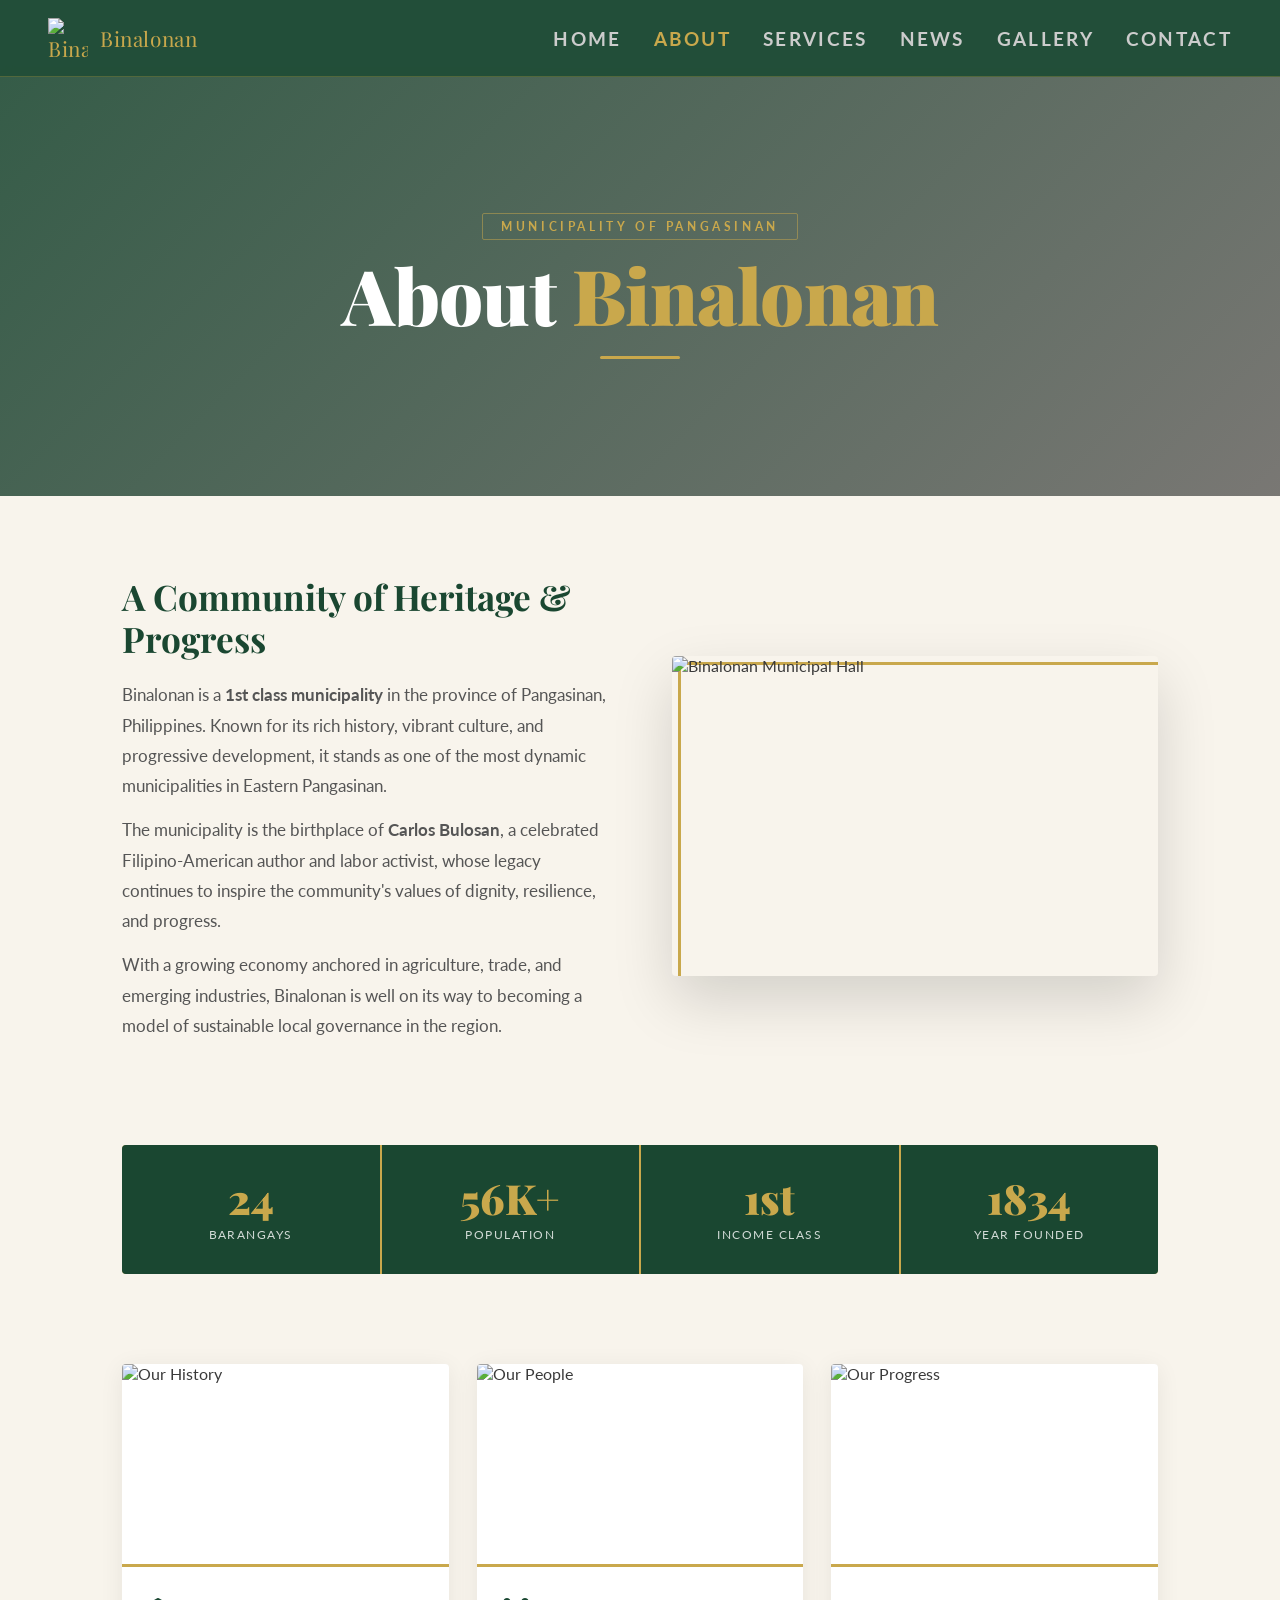
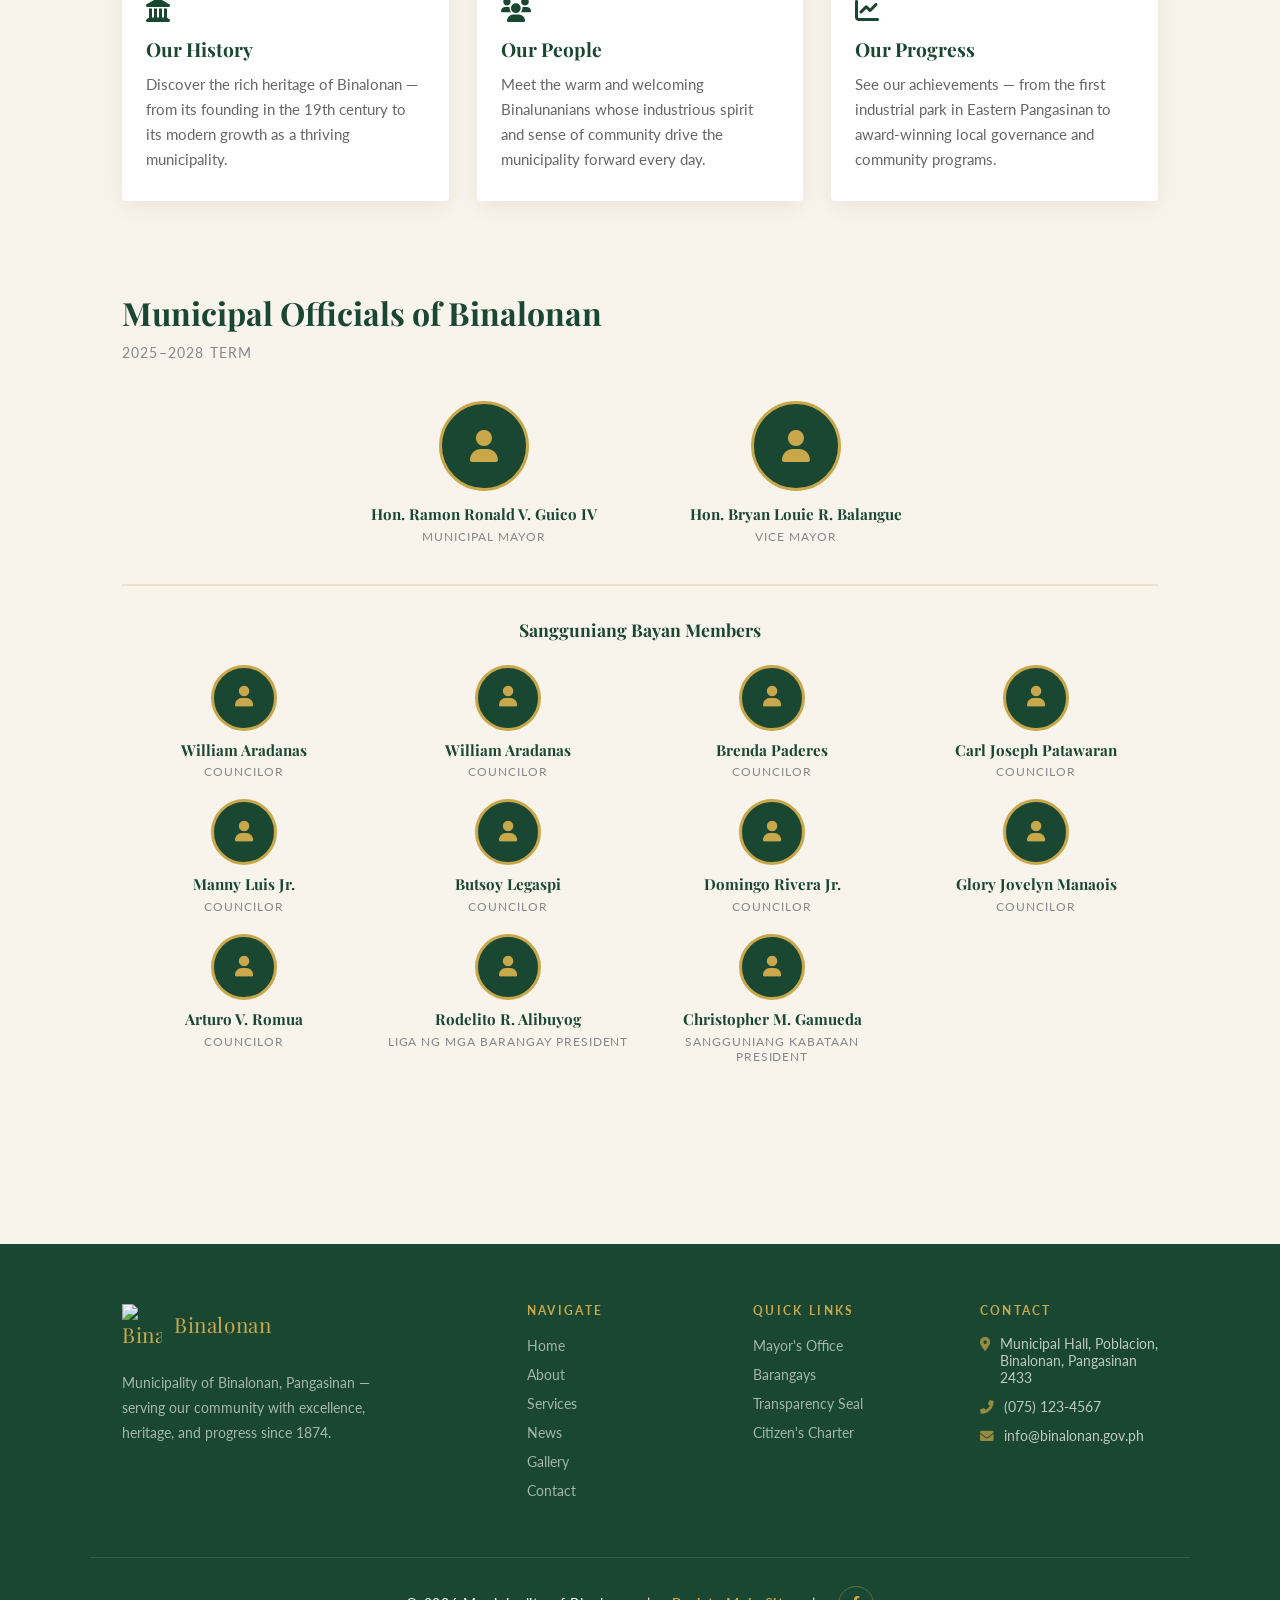
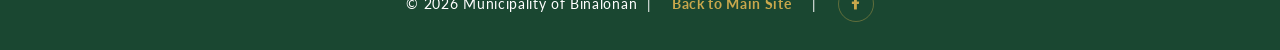
==== about.html @ 100d29a9 "Add files via upload" ====
<!DOCTYPE html>
<html lang="en">
<head>
    <meta charset="UTF-8">
    <meta name="viewport" content="width=device-width, initial-scale=1.0">
    <title>About Binalonan | Municipal Government</title>
    <link href="https://cdnjs.cloudflare.com/ajax/libs/font-awesome/6.0.0/css/all.min.css" rel="stylesheet">
    <link href="https://fonts.googleapis.com/css2?family=Playfair+Display:wght@400;700;900&family=Lato:wght@300;400;700&display=swap" rel="stylesheet">
    <style>
        :root {
            --green: #1a4731;
            --gold: #c9a84c;
            --cream: #f8f4ec;
            --dark: #111;
            --mid: #3a3a3a;
            --light-gold: #e8d49a;
        }

        * { margin: 0; padding: 0; box-sizing: border-box; }

        body {
            font-family: 'Lato', sans-serif;
            background: var(--cream);
            color: var(--mid);
        }

        nav {
            position: fixed;
            top: 0; left: 0; right: 0;
            z-index: 100;
            display: flex;
            align-items: center;
            justify-content: space-between;
            padding: 18px 48px;
            background: rgba(26, 71, 49, 0.96);
            backdrop-filter: blur(8px);
            border-bottom: 1px solid rgba(201,168,76,0.3);
        }

        .logo {
            display: flex;
            align-items: center;
            gap: 12px;
            text-decoration: none;
            color: var(--gold);
            font-family: 'Playfair Display', serif;
            font-size: 1.3rem;
            letter-spacing: 0.03em;
        }

        .logo img { height: 40px; width: 40px; object-fit: contain; }

        .nav-links {
            list-style: none;
            display: flex;
            gap: 32px;
        }

        .nav-links a {
            color: #ccc;
            text-decoration: none;
            font-size: 1.20rem;
            letter-spacing: 0.12em;
            text-transform: uppercase;
            font-weight: 700;
            transition: color 0.2s;
        }

        .nav-links a:hover,
        .nav-links a.active { color: var(--gold); }

        .about-hero {
            margin-top: 76px;
            height: 420px;
            position: relative;
            overflow: hidden;
            display: flex;
            align-items: center;
            justify-content: center;
        }

        .about-hero::before {
            content: '';
            position: absolute;
            inset: 0;
            background: linear-gradient(135deg, rgba(26,71,49,0.88) 0%, rgba(17,17,17,0.55) 100%);
            z-index: 1;
        }

        .hero-bg {
            position: absolute;
            inset: 0;
            background: url('Image/binalonan municipal hall.jpg') center/cover no-repeat;
            transform: scale(1.06);
            animation: slowzoom 12s ease-in-out infinite alternate;
        }

        @keyframes slowzoom {
            from { transform: scale(1.06); }
            to   { transform: scale(1.14); }
        }

        .about-hero-content {
            position: relative;
            z-index: 2;
            text-align: center;
            color: #fff;
        }

        .about-hero-content .eyebrow {
            display: inline-block;
            font-size: 0.75rem;
            letter-spacing: 0.3em;
            text-transform: uppercase;
            color: var(--gold);
            font-weight: 700;
            margin-bottom: 16px;
            border: 1px solid rgba(201,168,76,0.5);
            padding: 5px 18px;
            border-radius: 2px;
        }

        .about-hero-content h1 {
            font-family: 'Playfair Display', serif;
            font-size: clamp(2.8rem, 6vw, 5rem);
            font-weight: 900;
            line-height: 1;
            letter-spacing: -0.01em;
        }

        .about-hero-content h1 span { color: var(--gold); }

        .gold-line {
            width: 80px;
            height: 3px;
            background: var(--gold);
            margin: 24px auto 0;
            border-radius: 2px;
        }

        .about-body {
            max-width: 1100px;
            margin: 0 auto;
            padding: 80px 32px 100px;
        }

        .intro-block {
            display: grid;
            grid-template-columns: 1fr 1fr;
            gap: 64px;
            align-items: center;
            margin-bottom: 90px;
        }

        .intro-text h2 {
            font-family: 'Playfair Display', serif;
            font-size: 2.2rem;
            color: var(--green);
            margin-bottom: 20px;
            line-height: 1.2;
        }

        .intro-text p {
            font-size: 1.05rem;
            line-height: 1.8;
            color: #555;
            margin-bottom: 14px;
        }

        .intro-img {
            border-radius: 4px;
            overflow: hidden;
            box-shadow: 0 24px 60px rgba(0,0,0,0.15);
            position: relative;
        }

        .intro-img::after {
            content: '';
            position: absolute;
            bottom: -12px;
            right: -12px;
            width: 100%;
            height: 100%;
            border: 3px solid var(--gold);
            border-radius: 4px;
            z-index: -1;
        }

        .intro-img img {
            width: 100%;
            height: 320px;
            object-fit: cover;
            display: block;
        }

        .stats-bar {
            display: grid;
            grid-template-columns: repeat(4, 1fr);
            gap: 2px;
            margin-bottom: 90px;
            background: var(--gold);
            border-radius: 4px;
            overflow: hidden;
        }

        .stat-item {
            background: var(--green);
            padding: 32px 20px;
            text-align: center;
            color: #fff;
            transition: background 0.25s;
        }

        .stat-item:hover { background: #22593e; }

        .stat-num {
            font-family: 'Playfair Display', serif;
            font-size: 2.6rem;
            font-weight: 900;
            color: var(--gold);
            line-height: 1;
        }

        .stat-label {
            font-size: 0.78rem;
            letter-spacing: 0.12em;
            text-transform: uppercase;
            margin-top: 8px;
            opacity: 0.8;
        }

        .cards-row {
            display: grid;
            grid-template-columns: repeat(3, 1fr);
            gap: 28px;
            margin-bottom: 90px;
        }

        .about-card {
            background: #fff;
            border-radius: 4px;
            overflow: hidden;
            box-shadow: 0 4px 24px rgba(0,0,0,0.07);
            transition: transform 0.3s, box-shadow 0.3s;
        }

        .about-card:hover {
            transform: translateY(-6px);
            box-shadow: 0 16px 48px rgba(0,0,0,0.12);
        }

        .about-card img {
            width: 100%;
            height: 200px;
            object-fit: cover;
            display: block;
        }

        .about-card-body {
            padding: 28px 24px;
            border-top: 3px solid var(--gold);
        }

        .about-card-body .icon {
            font-size: 1.5rem;
            color: var(--green);
            margin-bottom: 12px;
        }

        .about-card-body h3 {
            font-family: 'Playfair Display', serif;
            font-size: 1.2rem;
            color: var(--green);
            margin-bottom: 10px;
        }

        .about-card-body p {
            font-size: 0.93rem;
            line-height: 1.7;
            color: #666;
        }

        .officials-section h2 {
            font-family: 'Playfair Display', serif;
            font-size: 2rem;
            color: var(--green);
            margin-bottom: 10px;
        }

        .officials-section .subtitle {
            font-size: 0.9rem;
            color: #888;
            letter-spacing: 0.08em;
            text-transform: uppercase;
            margin-bottom: 40px;
        }

        .councilors-title {
            font-family: 'Playfair Display', serif;
            font-size: 1.1rem;
            color: var(--green);
            text-align: center;
            margin: 40px 0 24px;
            padding-top: 32px;
            border-top: 2px solid rgba(201,168,76,0.25);
        }

        .officials-top {
            display: grid;
            grid-template-columns: repeat(2, 1fr);
            gap: 24px;
            max-width: 600px;
            margin: 0 auto;
        }

        .officials-councilors {
            display: grid;
            grid-template-columns: repeat(4, 1fr);
            gap: 20px;
        }

        .official-card { text-align: center; }

        .official-avatar {
            width: 90px;
            height: 90px;
            border-radius: 50%;
            background: var(--green);
            margin: 0 auto 14px;
            display: flex;
            align-items: center;
            justify-content: center;
            font-size: 2rem;
            color: var(--gold);
            border: 3px solid var(--gold);
        }

        .official-avatar--sm {
            width: 66px;
            height: 66px;
            font-size: 1.3rem;
            margin-bottom: 10px;
        }

        .official-card h4 {
            font-family: 'Playfair Display', serif;
            font-size: 0.95rem;
            color: var(--green);
            line-height: 1.3;
        }

        .official-card p {
            font-size: 0.75rem;
            color: #888;
            text-transform: uppercase;
            letter-spacing: 0.08em;
            margin-top: 4px;
        }

         footer {
            background: var(--green);
            color: #fff;
            padding: 60px 0 0;
            margin-top: 80px;
        }

        .footer-inner {
            max-width: 1100px;
            margin: 0 auto;
            padding: 0 32px 48px;
            display: grid;
            grid-template-columns: 2fr 1fr 1fr 1fr;
            gap: 48px;
            border-bottom: 1px solid rgba(255,255,255,0.1);
        }

        .footer-brand .logo { margin-bottom: 14px; display: inline-flex; }
        .footer-brand p { font-size: 0.88rem; line-height: 1.8; opacity: 0.6; max-width: 260px; margin-top: 12px; }

        .footer-col h4 {
            font-size: 0.72rem;
            letter-spacing: 0.2em;
            text-transform: uppercase;
            color: var(--gold);
            font-weight: 700;
            margin-bottom: 18px;
        }

        .footer-col ul { list-style: none; }
        .footer-col ul li { margin-bottom: 10px; }
        .footer-col ul li a { color: rgba(255,255,255,0.6); text-decoration: none; font-size: 0.88rem; transition: color 0.2s; }
        .footer-col ul li a:hover { color: var(--gold); }

        .footer-col .contact-item { display: flex; align-items: flex-start; gap: 10px; margin-bottom: 12px; font-size: 0.88rem; opacity: 0.7; }
        .footer-col .contact-item i { color: var(--gold); margin-top: 3px; font-size: 0.85rem; flex-shrink: 0; }

        .footer-bottom {
            max-width: 1100px;
            margin: 0 auto;
            padding: 20px 32px;
            display: flex;
            align-items: center;
            justify-content: space-between;
        }

        .footer-bottom p { font-size: 0.8rem; opacity: 0.5; }

        .page-footer {
            background: var(--green);
            color: #fff;
            text-align: center;
            padding: 28px;
            font-size: 0.85rem;
            letter-spacing: 0.05em;
            display: flex;
            align-items: center;
            justify-content: center;
            gap: 16px;
            flex-wrap: wrap;
        }

        .page-footer a {
            color: var(--gold);
            text-decoration: none;
            font-weight: 700;
        }

        .footer-social { display: flex; gap: 14px; }
        .footer-social a {
            width: 36px; height: 36px; border-radius: 50%;
            border: 1px solid rgba(201,168,76,0.4);
            display: flex; align-items: center; justify-content: center;
            color: var(--gold); font-size: 0.85rem; text-decoration: none;
            transition: background 0.2s;
        }
        .footer-social a:hover { background: rgba(201,168,76,0.15); }

        @media (max-width: 900px) {
            nav { padding: 14px 20px; }
            .nav-links { display: none; }
            .contact-layout { grid-template-columns: 1fr; }
            .form-row { grid-template-columns: 1fr; }
            .contact-form-wrap { padding: 32px 24px; }
            .page-body { padding: 48px 20px 60px; }
            .footer-inner { grid-template-columns: 1fr 1fr; gap: 32px; }
        }
    </style>
</head>
<body>

    <nav>
        <a href="index.html" class="logo">
            <img src="Image/BinalonanLogo.png" alt="Binalonan Logo">
            <span>Binalonan</span>
        </a>
        <ul class="nav-links">
            <li><a href="index.html">Home</a></li>
            <li><a href="about.html" class="active">About</a></li>
            <li><a href="services.html">Services</a></li>
            <li><a href="news.html">News</a></li>
            <li><a href="gallery.html">Gallery</a></li>
            <li><a href="contact.html">Contact</a></li>
        </ul>
    </nav>

    <section class="about-hero">
        <div class="hero-bg"></div>
        <div class="about-hero-content">
            <div class="eyebrow">Municipality of Pangasinan</div>
            <h1>About <span>Binalonan</span></h1>
            <div class="gold-line"></div>
        </div>
    </section>

    <div class="about-body">

        <div class="intro-block">
            <div class="intro-text">
                <h2>A Community of Heritage &amp; Progress</h2>
                <p>
                    Binalonan is a <strong>1st class municipality</strong> in the province of Pangasinan, Philippines.
                    Known for its rich history, vibrant culture, and progressive development, it stands as one of
                    the most dynamic municipalities in Eastern Pangasinan.
                </p>
                <p>
                    The municipality is the birthplace of <strong>Carlos Bulosan</strong>, a celebrated Filipino-American
                    author and labor activist, whose legacy continues to inspire the community's values of dignity,
                    resilience, and progress.
                </p>
                <p>
                    With a growing economy anchored in agriculture, trade, and emerging industries, Binalonan
                    is well on its way to becoming a model of sustainable local governance in the region.
                </p>
            </div>
            <div class="intro-img">
                <img src="Image/binalonan municipal hall.jpg" alt="Binalonan Municipal Hall">
            </div>
        </div>

        <div class="stats-bar">
            <div class="stat-item">
                <div class="stat-num">24</div>
                <div class="stat-label">Barangays</div>
            </div>
            <div class="stat-item">
                <div class="stat-num">56K+</div>
                <div class="stat-label">Population</div>
            </div>
            <div class="stat-item">
                <div class="stat-num">1st</div>
                <div class="stat-label">Income Class</div>
            </div>
            <div class="stat-item">
                <div class="stat-num">1834</div>
                <div class="stat-label">Year Founded</div>
            </div>
        </div>

        <div class="cards-row">
            <div class="about-card">
                <img src="Image/carlosbulosan.jpg" alt="Our History">
                <div class="about-card-body">
                    <div class="icon"><i class="fas fa-landmark"></i></div>
                    <h3>Our History</h3>
                    <p>Discover the rich heritage of Binalonan — from its founding in the 19th century
                    to its modern growth as a thriving municipality.</p>
                </div>
            </div>
            <div class="about-card">
                <img src="Image/people.jpg" alt="Our People">
                <div class="about-card-body">
                    <div class="icon"><i class="fas fa-users"></i></div>
                    <h3>Our People</h3>
                    <p>Meet the warm and welcoming Binalunanians whose industrious spirit and sense
                    of community drive the municipality forward every day.</p>
                </div>
            </div>
            <div class="about-card">
                <img src="Image/Progress.jpg" alt="Our Progress">
                <div class="about-card-body">
                    <div class="icon"><i class="fas fa-chart-line"></i></div>
                    <h3>Our Progress</h3>
                    <p>See our achievements — from the first industrial park in Eastern Pangasinan
                    to award-winning local governance and community programs.</p>
                </div>
            </div>
        </div>

        <div class="officials-section">
            <h2>Municipal Officials of Binalonan</h2>
            <p class="subtitle">2025–2028 Term</p>

            <!-- Mayor & Vice Mayor -->
            <div class="officials-grid officials-top">
                <div class="official-card">
                    <div class="official-avatar"><i class="fas fa-user"></i></div>
                    <h4>Hon. Ramon Ronald V. Guico IV</h4>
                    <p>Municipal Mayor</p>
                </div>
                <div class="official-card">
                    <div class="official-avatar"><i class="fas fa-user"></i></div>
                    <h4>Hon. Bryan Louie R. Balangue</h4>
                    <p>Vice Mayor</p>
                </div>
            </div>

            <!-- Councilors -->
            <h3 class="councilors-title">Sangguniang Bayan Members</h3>
            <div class="officials-grid officials-councilors">
                <div class="official-card">
                    <div class="official-avatar official-avatar--sm"><i class="fas fa-user"></i></div>
                    <h4>William Aradanas</h4>
                    <p>Councilor</p>
                </div>
                <div class="official-card">
                    <div class="official-avatar official-avatar--sm"><i class="fas fa-user"></i></div>
                    <h4>William Aradanas</h4>
                    <p>Councilor</p>
                </div>
                <div class="official-card">
                    <div class="official-avatar official-avatar--sm"><i class="fas fa-user"></i></div>
                    <h4>Brenda Paderes</h4>
                    <p>Councilor</p>
                </div>
                <div class="official-card">
                    <div class="official-avatar official-avatar--sm"><i class="fas fa-user"></i></div>
                    <h4>Carl Joseph Patawaran</h4>
                    <p>Councilor</p>
                </div>
                <div class="official-card">
                    <div class="official-avatar official-avatar--sm"><i class="fas fa-user"></i></div>
                    <h4>Manny Luis Jr.</h4>
                    <p>Councilor</p>
                </div>
                <div class="official-card">
                    <div class="official-avatar official-avatar--sm"><i class="fas fa-user"></i></div>
                    <h4>Butsoy Legaspi</h4>
                    <p>Councilor</p>
                </div>
                <div class="official-card">
                    <div class="official-avatar official-avatar--sm"><i class="fas fa-user"></i></div>
                    <h4>Domingo Rivera Jr.</h4>
                    <p>Councilor</p>
                </div>
                <div class="official-card">
                    <div class="official-avatar official-avatar--sm"><i class="fas fa-user"></i></div>
                    <h4>Glory Jovelyn Manaois</h4>
                    <p>Councilor</p>
                </div>
                <div class="official-card">
                    <div class="official-avatar official-avatar--sm"><i class="fas fa-user"></i></div>
                    <h4>Arturo V. Romua</h4>
                    <p>Councilor</p>
                </div>
                <div class="official-card">
                    <div class="official-avatar official-avatar--sm"><i class="fas fa-user"></i></div>
                    <h4>Rodelito R. Alibuyog</h4>
                    <p>Liga ng mga Barangay President</p>
                </div>
                <div class="official-card">
                    <div class="official-avatar official-avatar--sm"><i class="fas fa-user"></i></div>
                    <h4>Christopher M. Gamueda</h4>
                    <p>Sangguniang Kabataan President</p>
                </div>
            </div>
        </div>

    </div>

    <footer>
        <div class="footer-inner">
            <div class="footer-brand">
                <a href="index.html" class="logo">
                    <img src="Image/BinalonanLogo.png" alt="Binalonan Logo">
                    <span>Binalonan</span>
                </a>
                <p>Municipality of Binalonan, Pangasinan — serving our community with excellence, heritage, and progress since 1874.</p>
            </div>
            <div class="footer-col">
                <h4>Navigate</h4>
                <ul>
                    <li><a href="index.html">Home</a></li>
                    <li><a href="about.html">About</a></li>
                    <li><a href="services.html">Services</a></li>
                    <li><a href="news.html">News</a></li>
                    <li><a href="gallery.html">Gallery</a></li>
                    <li><a href="contact.html">Contact</a></li>
                </ul>
            </div>
            <div class="footer-col">
                <h4>Quick Links</h4>
                <ul>
                    <li><a href="#">Mayor's Office</a></li>
                    <li><a href="#">Barangays</a></li>
                    <li><a href="#">Transparency Seal</a></li>
                    <li><a href="#">Citizen's Charter</a></li>
                </ul>
            </div>
            <div class="footer-col">
                <h4>Contact</h4>
                <div class="contact-item"><i class="fas fa-map-marker-alt"></i><span>Municipal Hall, Poblacion, Binalonan, Pangasinan 2433</span></div>
                <div class="contact-item"><i class="fas fa-phone-alt"></i><span>(075) 123-4567</span></div>
                <div class="contact-item"><i class="fas fa-envelope"></i><span>info@binalonan.gov.ph</span></div>
            </div>
        </div>
    </footer>
    <div class="page-footer">
        &copy; 2026 Municipality of Binalonan &nbsp;|&nbsp;
        <a href="index.html">Back to Main Site</a>
        &nbsp;|&nbsp;
        <div class="footer-social">
            <a href="#"><i class="fab fa-facebook-f"></i></a>
        </div>
    </div>

    <script>
        document.getElementById('contactForm').addEventListener('submit', function(e) {
            e.preventDefault();
            this.style.display = 'none';
            document.getElementById('successMsg').style.display = 'block';
        });
    </script>

</body>
</html>
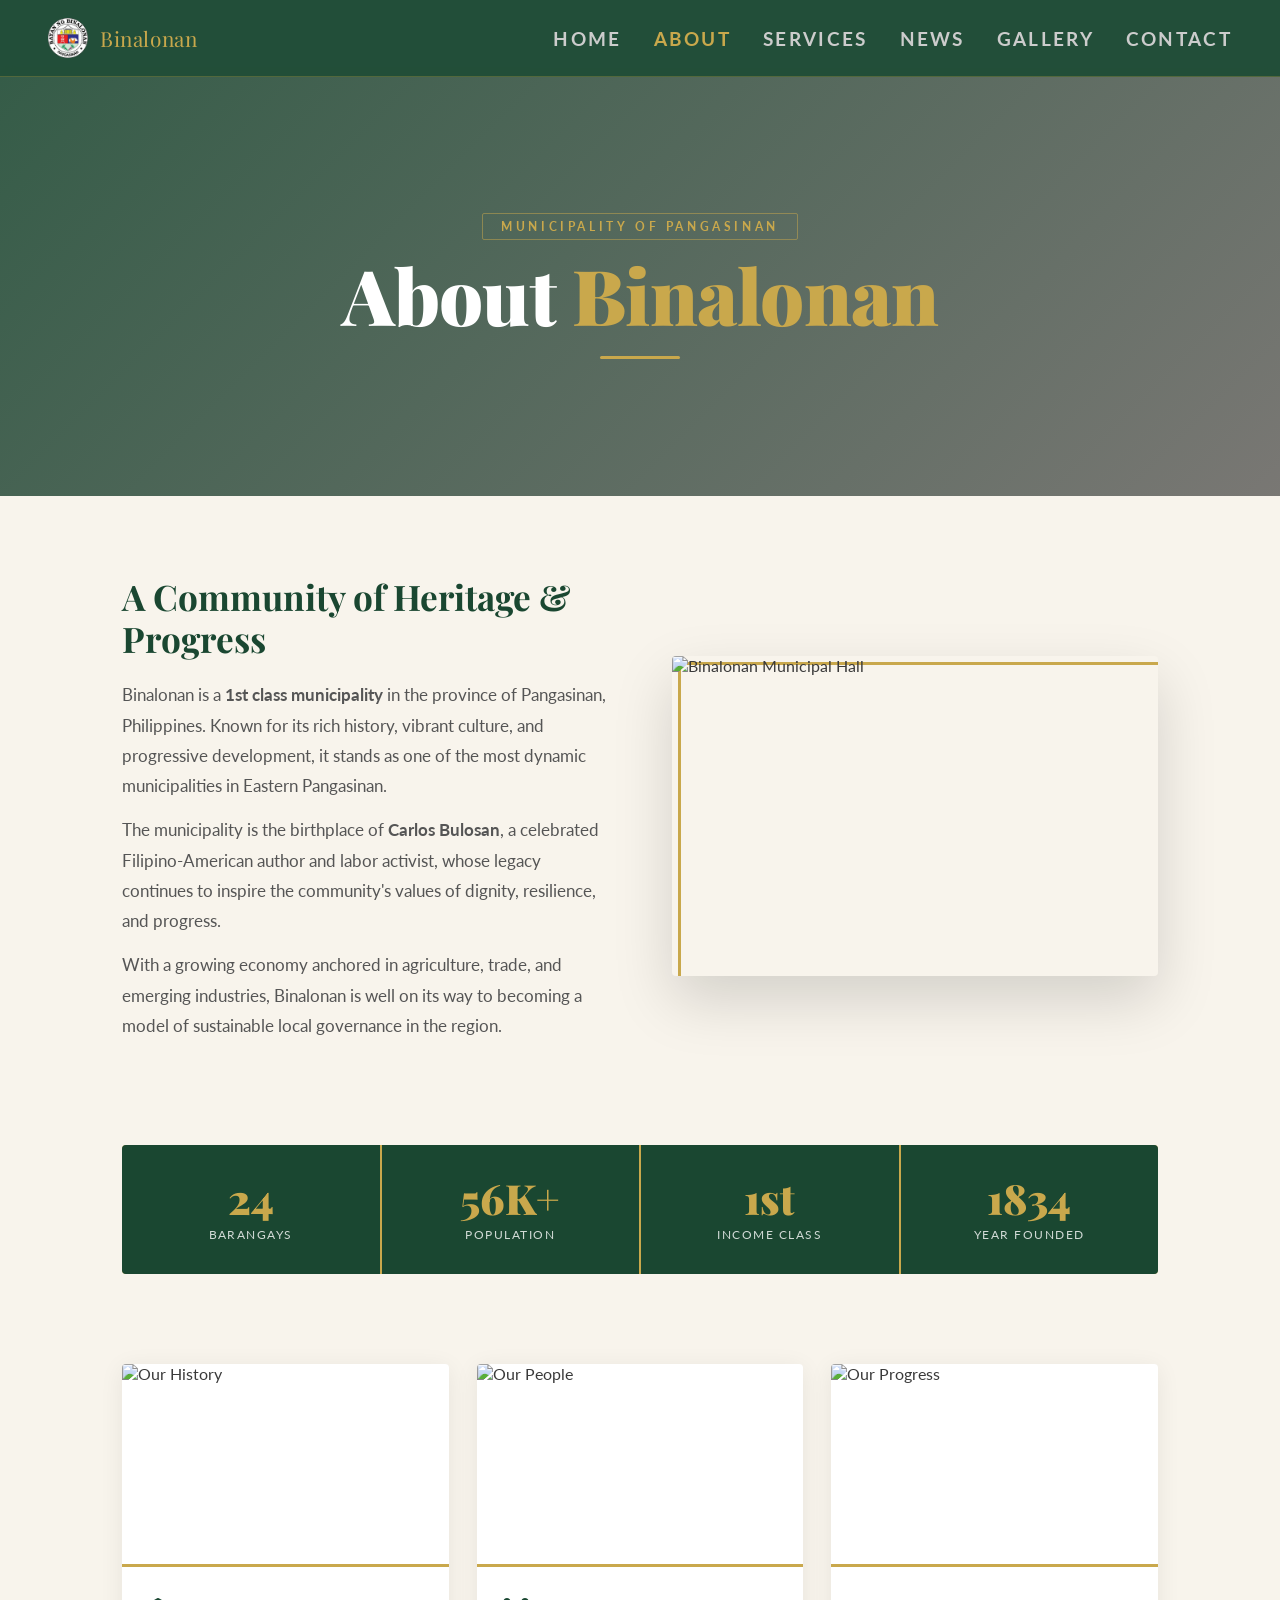
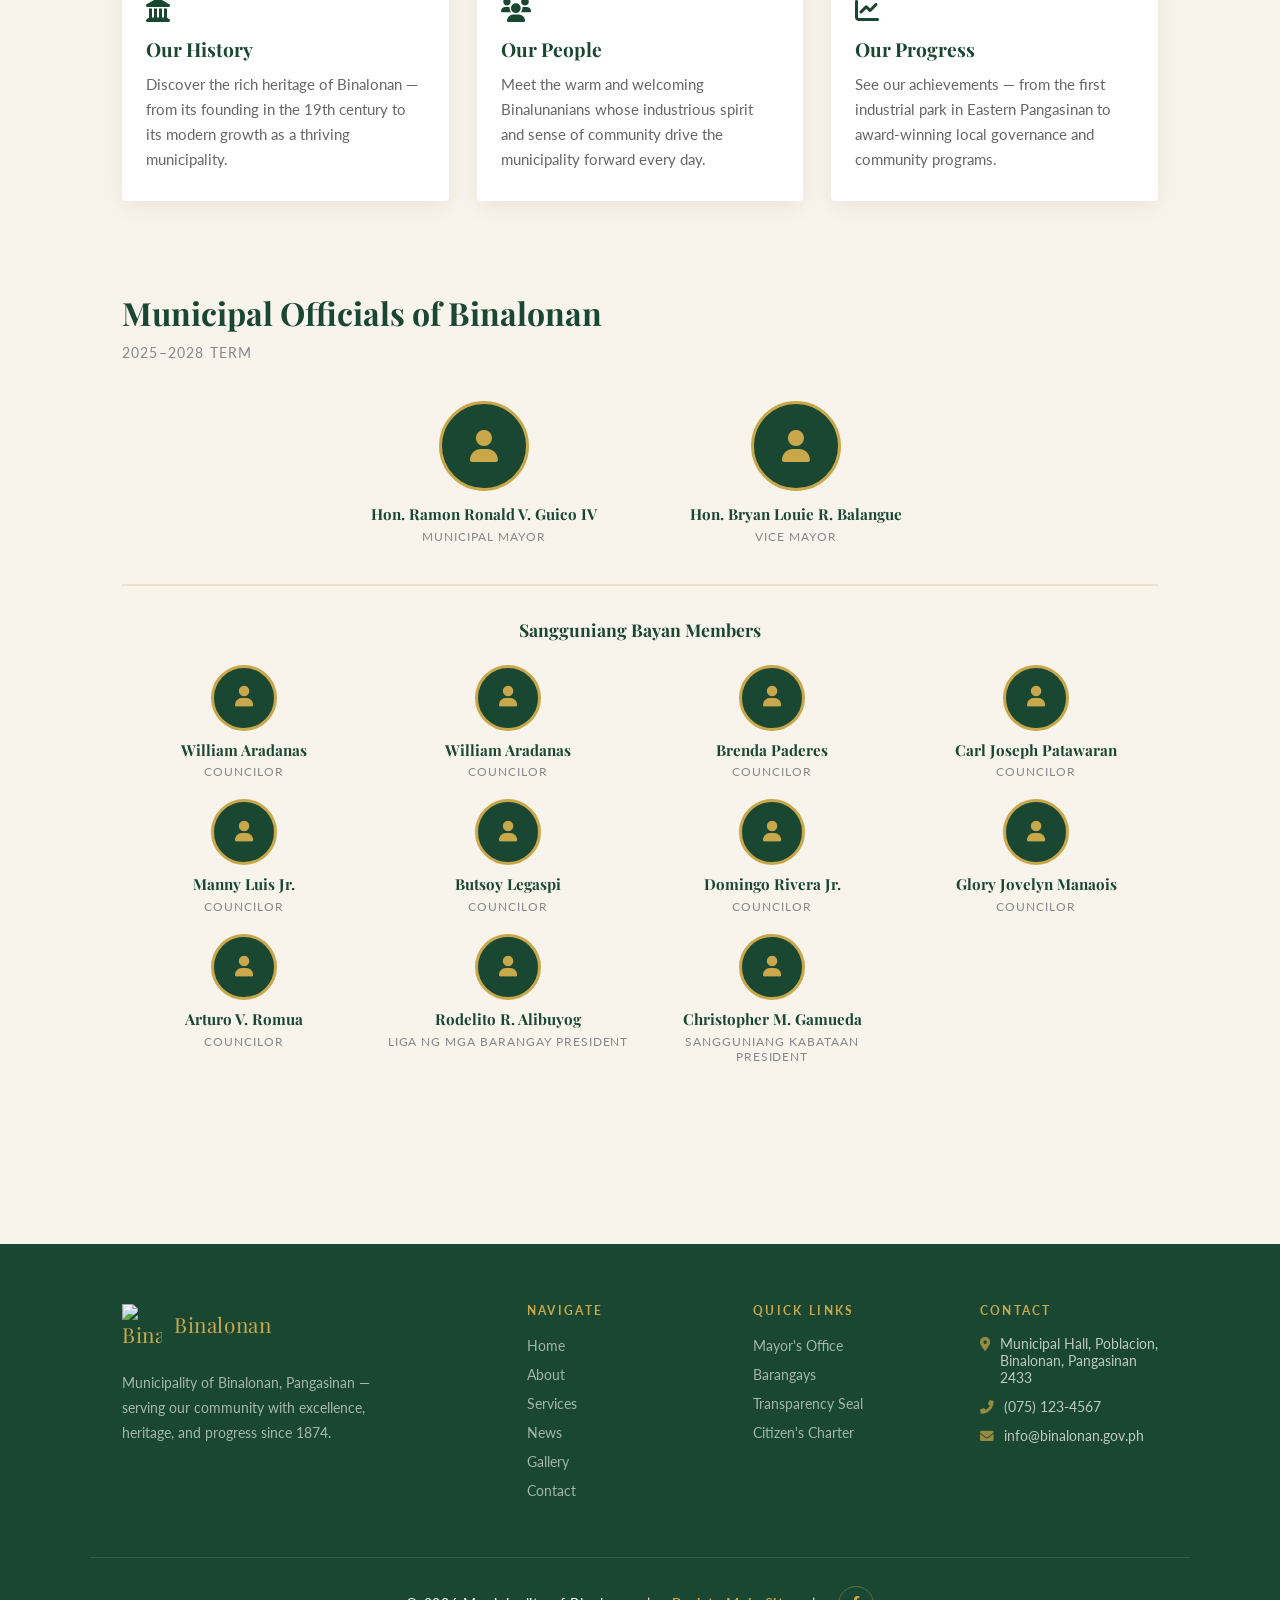
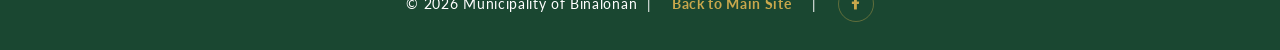
==== commit 3214a0e7: "Update about.html" ====
--- a/about.html
+++ b/about.html
@@ -450,7 +450,7 @@
 
     <nav>
         <a href="index.html" class="logo">
-            <img src="Image/BinalonanLogo.png" alt="Binalonan Logo">
+            <img src="BinalonanLogo.png" alt="Binalonan Logo">
             <span>Binalonan</span>
         </a>
         <ul class="nav-links">
@@ -682,4 +682,4 @@
     </script>
 
 </body>
-</html>+</html>
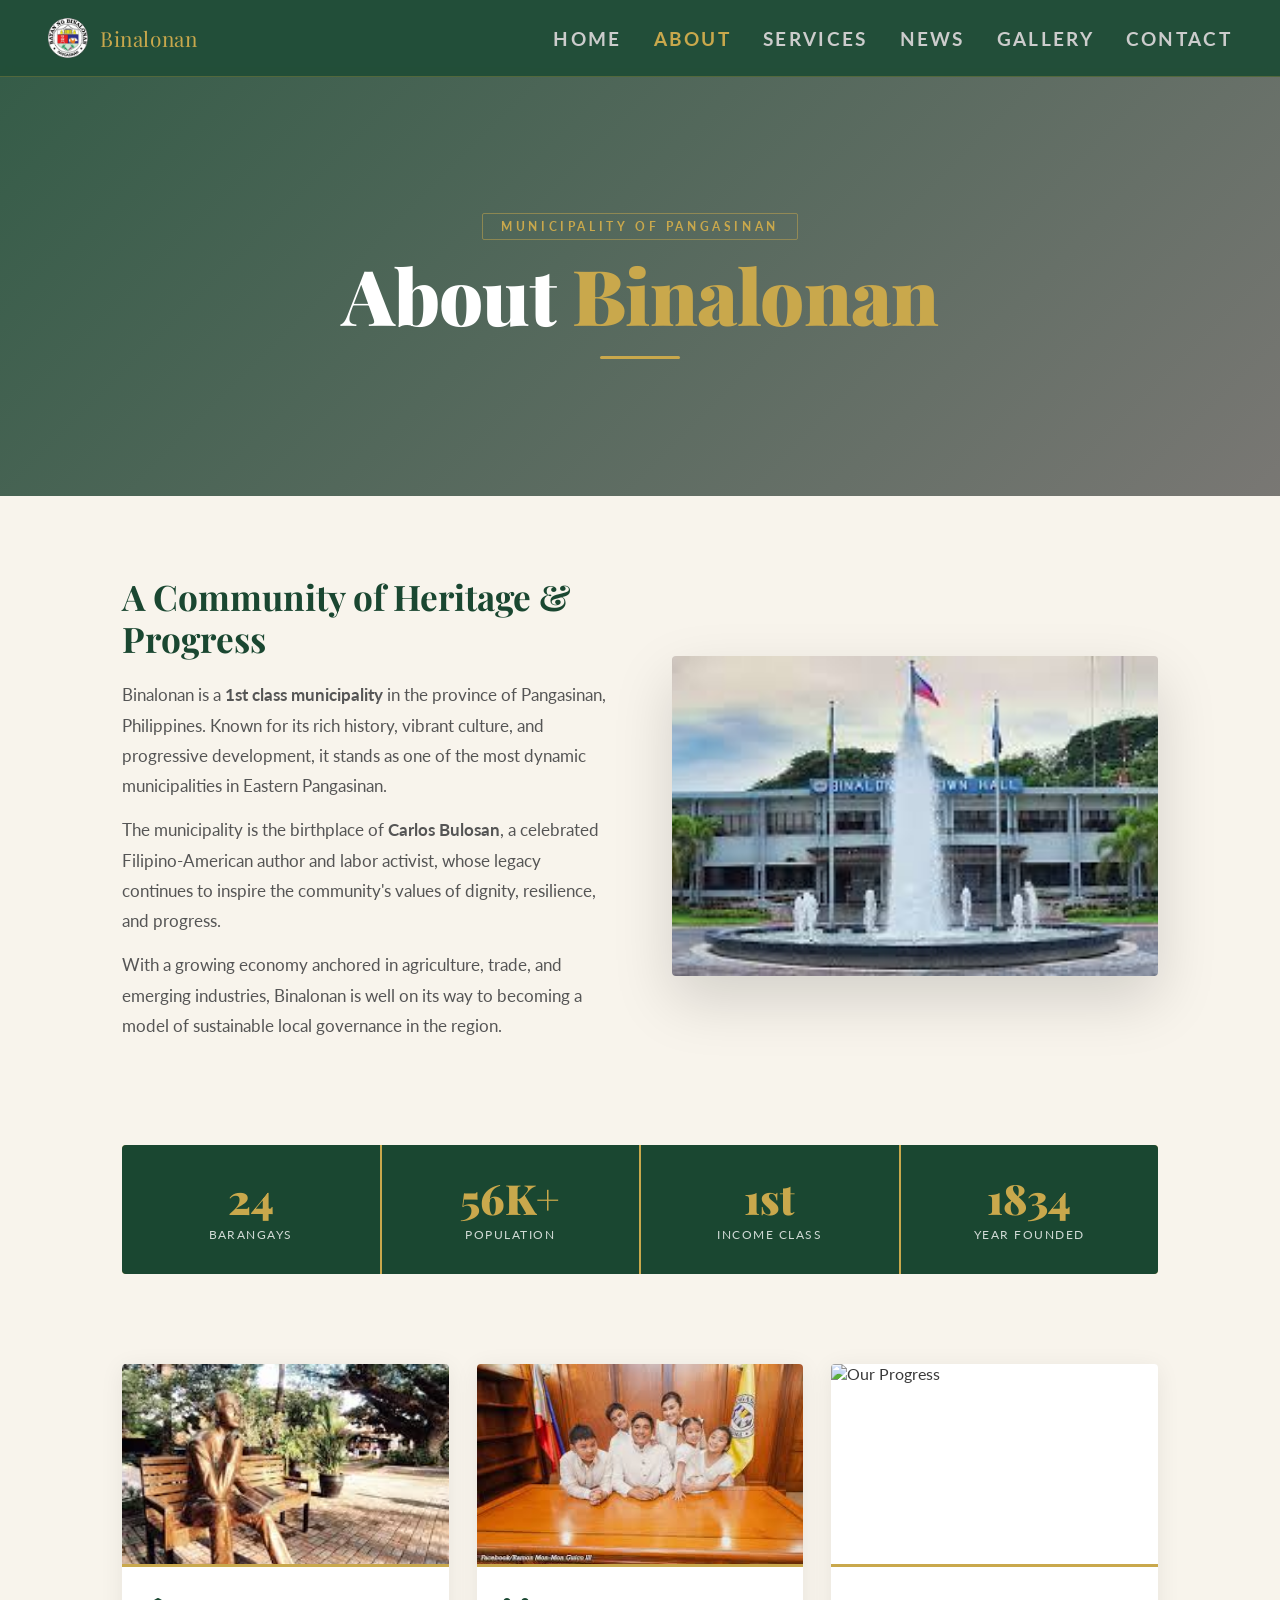
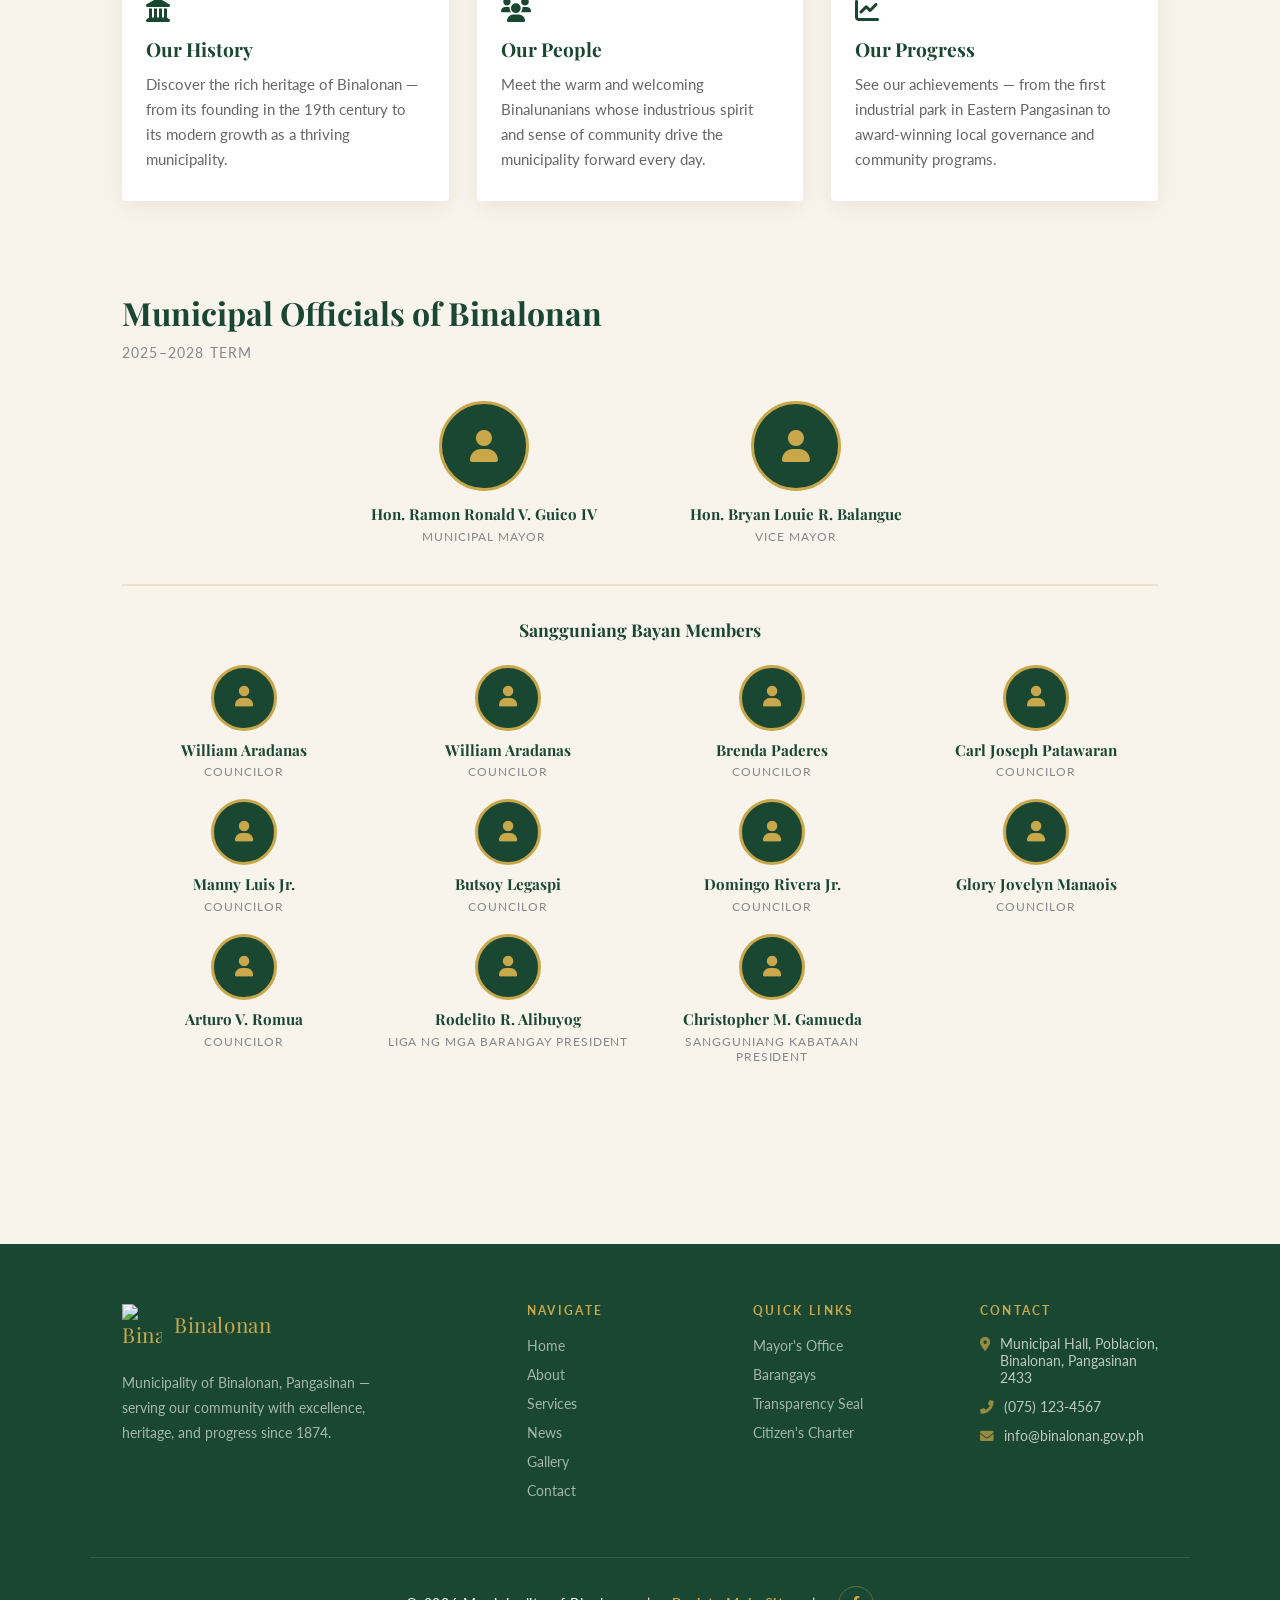
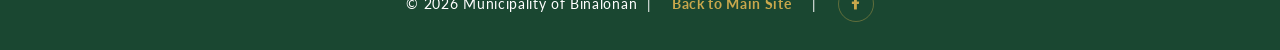
==== commit 92d32c1d: "Update about.html" ====
--- a/about.html
+++ b/about.html
@@ -493,7 +493,7 @@
                 </p>
             </div>
             <div class="intro-img">
-                <img src="Image/binalonan municipal hall.jpg" alt="Binalonan Municipal Hall">
+                <img src="binalonan municipal hall.jpg" alt="Binalonan Municipal Hall">
             </div>
         </div>
 
@@ -518,7 +518,7 @@
 
         <div class="cards-row">
             <div class="about-card">
-                <img src="Image/carlosbulosan.jpg" alt="Our History">
+                <img src="carlosbulosan.jpg" alt="Our History">
                 <div class="about-card-body">
                     <div class="icon"><i class="fas fa-landmark"></i></div>
                     <h3>Our History</h3>
@@ -527,7 +527,7 @@
                 </div>
             </div>
             <div class="about-card">
-                <img src="Image/people.jpg" alt="Our People">
+                <img src="people.jpg" alt="Our People">
                 <div class="about-card-body">
                     <div class="icon"><i class="fas fa-users"></i></div>
                     <h3>Our People</h3>
@@ -536,7 +536,7 @@
                 </div>
             </div>
             <div class="about-card">
-                <img src="Image/Progress.jpg" alt="Our Progress">
+                <img src="Progress.jpg" alt="Our Progress">
                 <div class="about-card-body">
                     <div class="icon"><i class="fas fa-chart-line"></i></div>
                     <h3>Our Progress</h3>
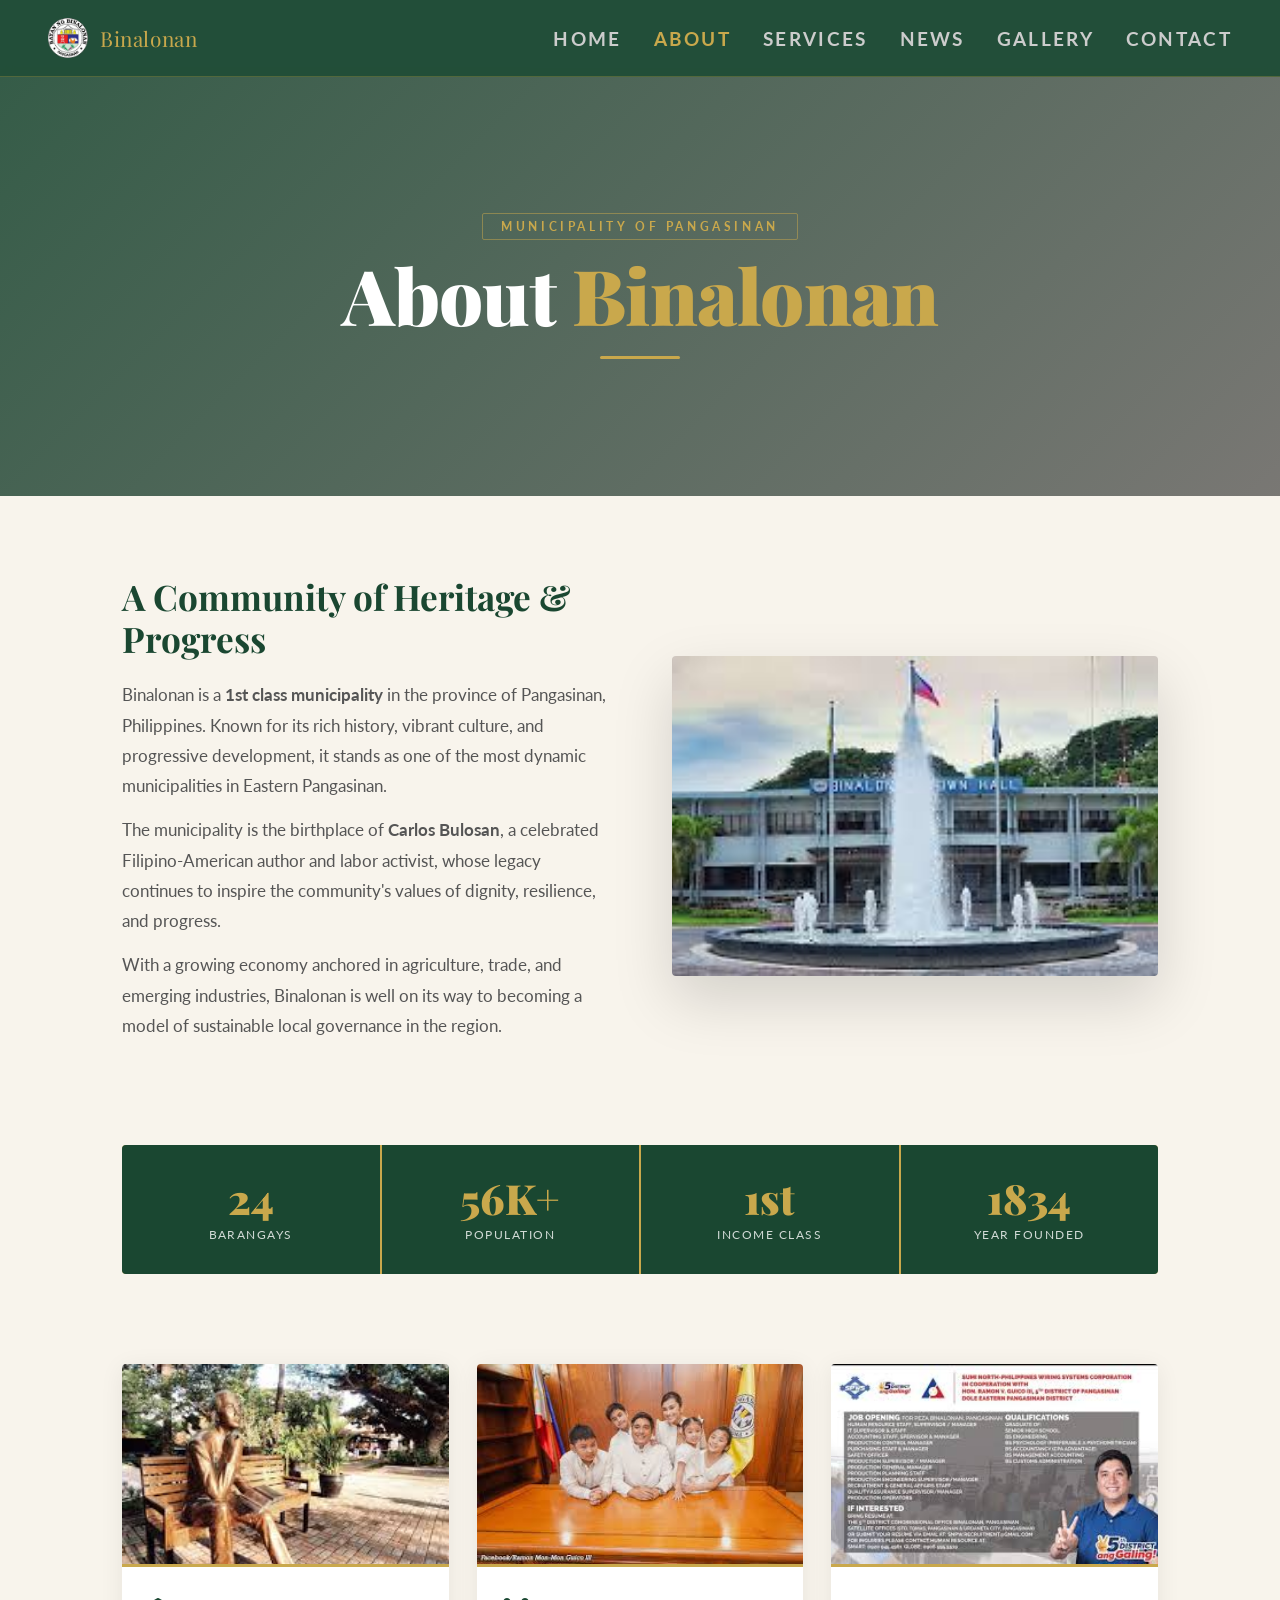
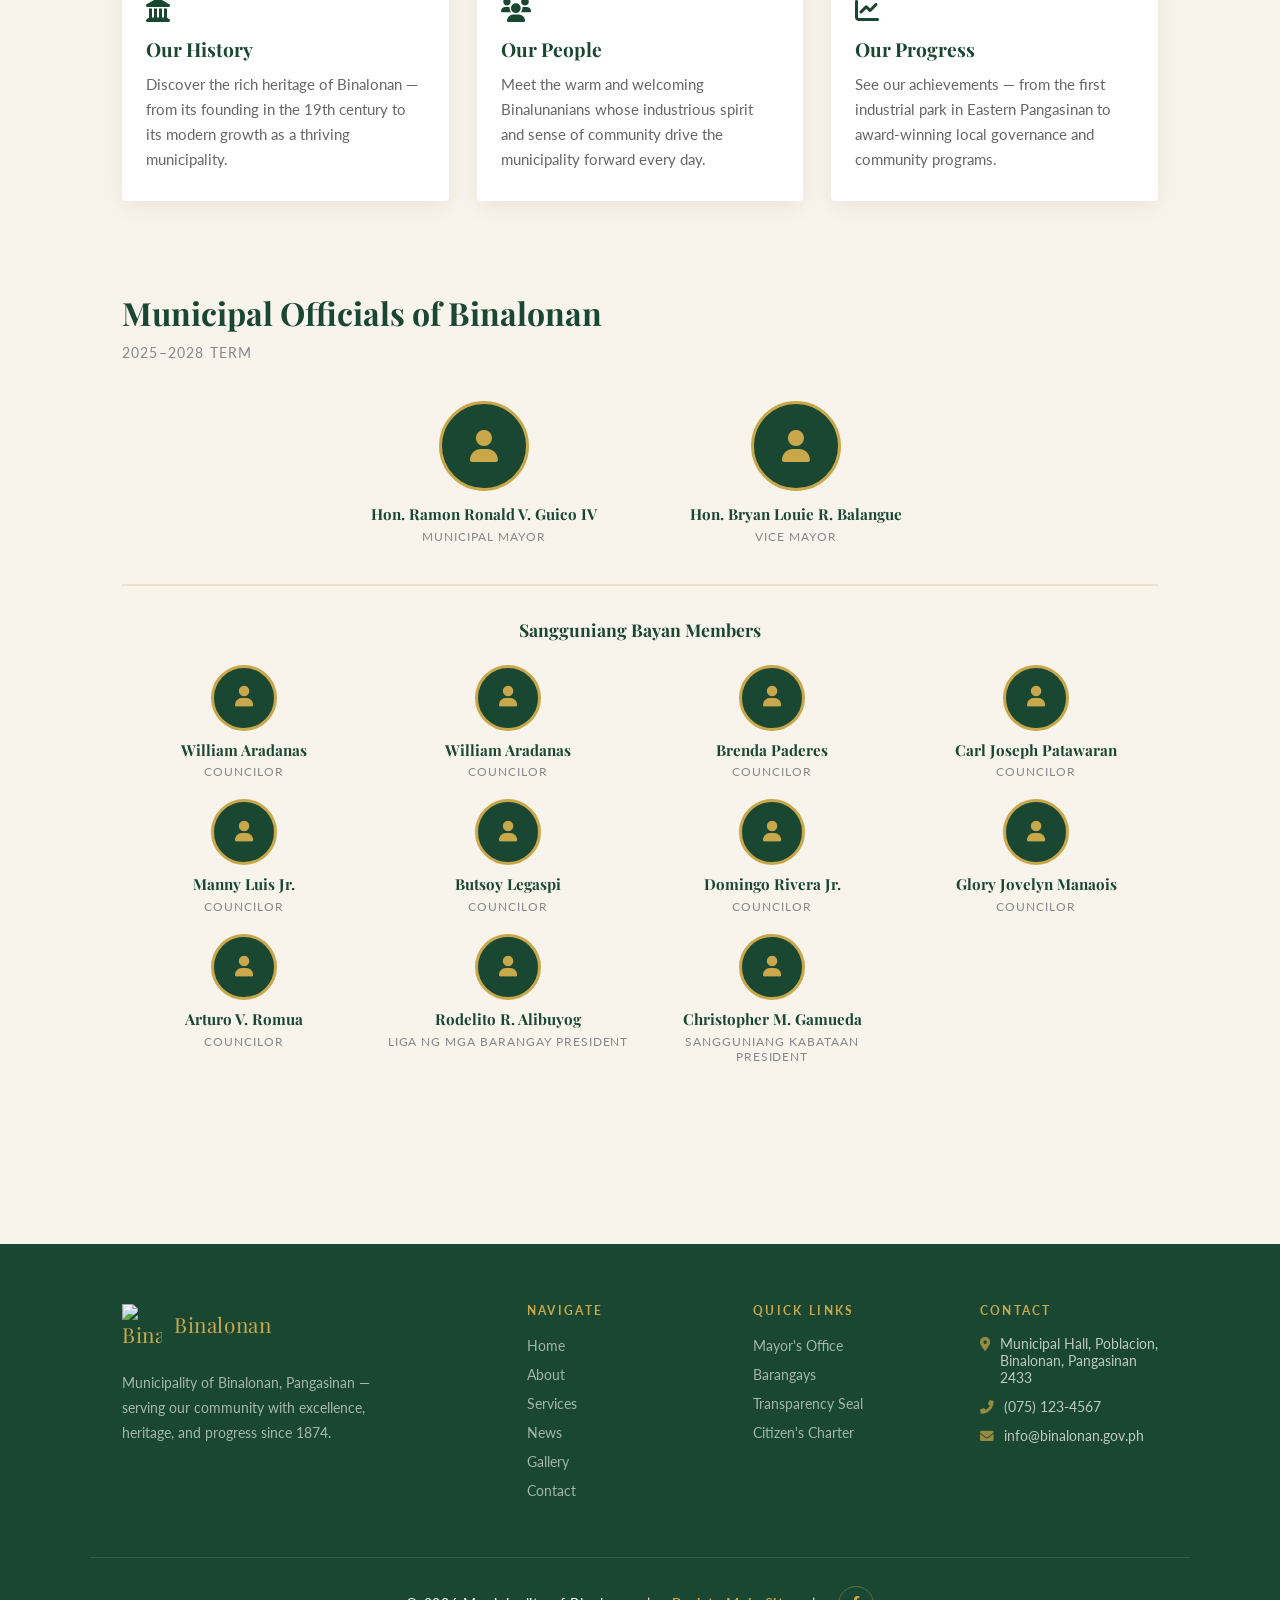
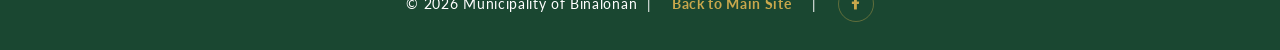
==== commit 345457bd: "Update about.html" ====
--- a/about.html
+++ b/about.html
@@ -536,7 +536,7 @@
                 </div>
             </div>
             <div class="about-card">
-                <img src="Progress.jpg" alt="Our Progress">
+                <img src="progress.jpg" alt="Our Progress">
                 <div class="about-card-body">
                     <div class="icon"><i class="fas fa-chart-line"></i></div>
                     <h3>Our Progress</h3>
